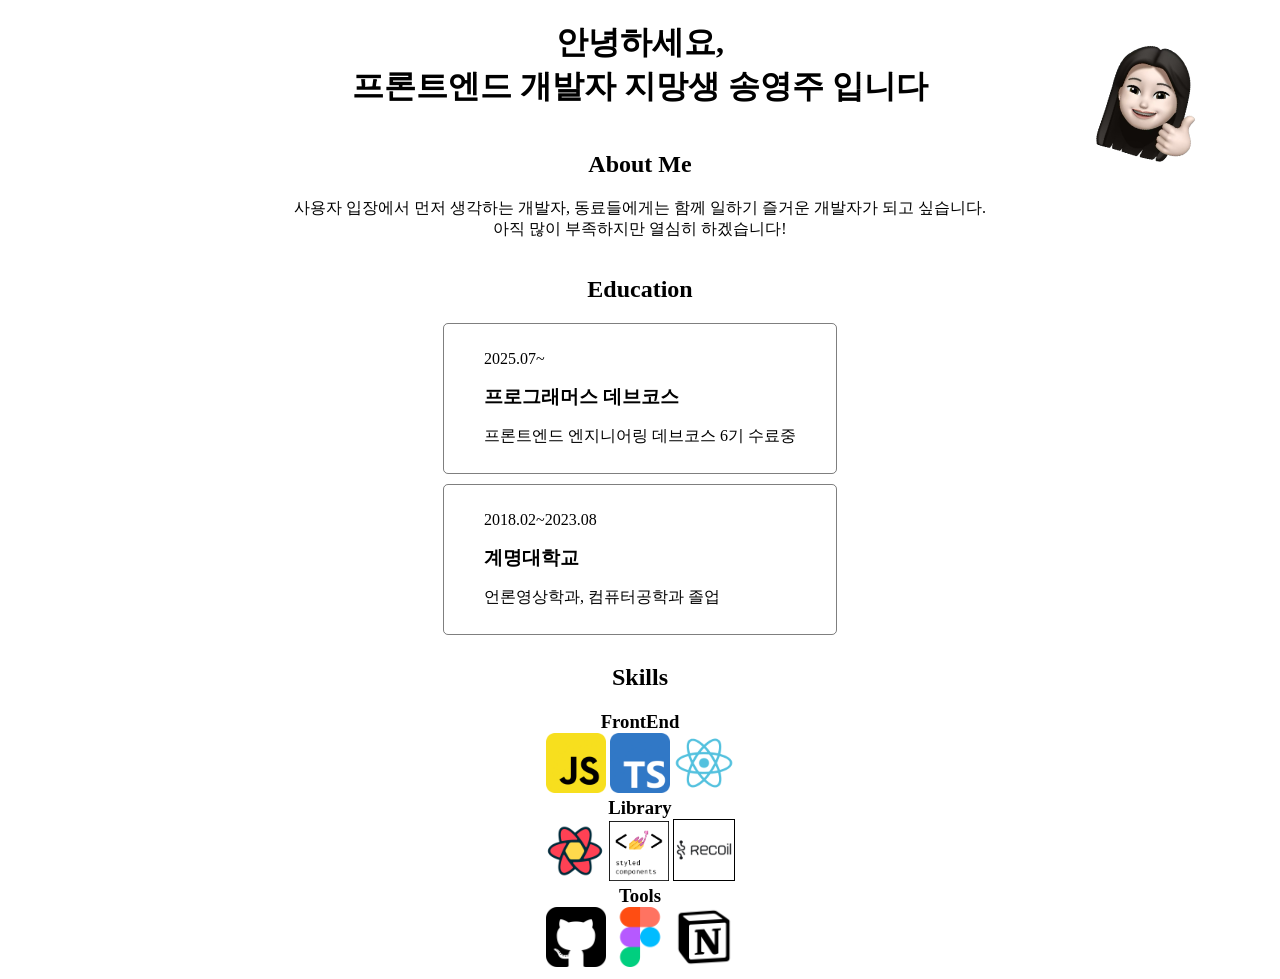
==== main.html @ bb1fdf6e "index.html ↔ main.html 이름 수정" ====
<!DOCTYPE html>
<html lang="ko">
  <head>
    <meta charset="UTF-8" />
    <meta name="viewport" content="width=device-width, initial-scale=1.0" />
    <title>송영주의 포트폴리오</title>
    <style>
      ul,
      h3 {
        margin: 0;
        padding: 0;
      }

      li {
        list-style-type: none;
      }

      header {
        text-align: center;
      }

      .profile-area {
        display: flex;
        flex-direction: column;
        align-items: center;
        text-align: center;
      }
      .profile-image {
        width: 150px;
        position: absolute;
        top: 30px;
        right: 50px;
        transform: rotate(20deg);
      }

      .education-card {
        border: 1px solid rgba(0, 0, 0, 0.5);
        border-radius: 5px;
        padding: 10px 40px 10px 40px;
        text-align: left;
      }

      .education-card:first-of-type {
        margin-bottom: 10px;
      }

      .skill-icons img {
        width: 60px;
      }
    </style>
  </head>
  <body>
    <div>
      <header>
        <h1>
          안녕하세요, <br />
          프론트엔드 개발자 지망생 송영주 입니다
        </h1>
        <img
          class="profile-image"
          src="./img/profile.png"
          alt="송영주의 미모티콘"
        />
      </header>
      <div class="profile-area">
        <div class="about">
          <h2>About Me</h2>
          <p>
            사용자 입장에서 먼저 생각하는 개발자, 동료들에게는 함께 일하기
            즐거운 개발자가 되고 싶습니다. <br />아직 많이 부족하지만 열심히
            하겠습니다!
          </p>
        </div>
        <div class="education">
          <h2>Education</h2>
          <ul>
            <li>
              <div class="education-card">
                <p>2025.07~</p>
                <h3>프로그래머스 데브코스</h3>
                <p>프론트엔드 엔지니어링 데브코스 6기 수료중</p>
              </div>
            </li>
            <li>
              <div class="education-card">
                <p>2018.02~2023.08</p>
                <h3>계명대학교</h3>
                <p>언론영상학과, 컴퓨터공학과 졸업</p>
              </div>
            </li>
          </ul>
        </div>
        <div class="skills">
          <h2>Skills</h2>
          <div class="skill">
            <h3>FrontEnd</h3>
            <div class="skill-icons">
              <img src="./img/js.png" alt="javascript 이미지" />
              <img src="./img/ts.png" alt="typescript 이미지" />
              <img src="./img/react.png" alt="react 이미지" />
            </div>
          </div>
          <div class="skill">
            <h3>Library</h3>
            <div class="skill-icons">
              <img src="./img/react-query.png" alt="react-query 이미지" />
              <img
                src="./img/styled-component.png"
                alt="styled component 이미지"
              />
              <img
                style="border: 1px solid black"
                src="./img/recoil.png"
                alt="recoil 이미지"
              />
            </div>
          </div>
          <div class="skill">
            <h3>Tools</h3>
            <div class="skill-icons">
              <img src="./img/github.png" alt="github 이미지" />
              <img src="./img/figma.png" alt="figma 이미지" />
              <img src="./img/notion.png" alt="notion 이미지" />
            </div>
          </div>
        </div>
      </div>
    </div>
  </body>
</html>
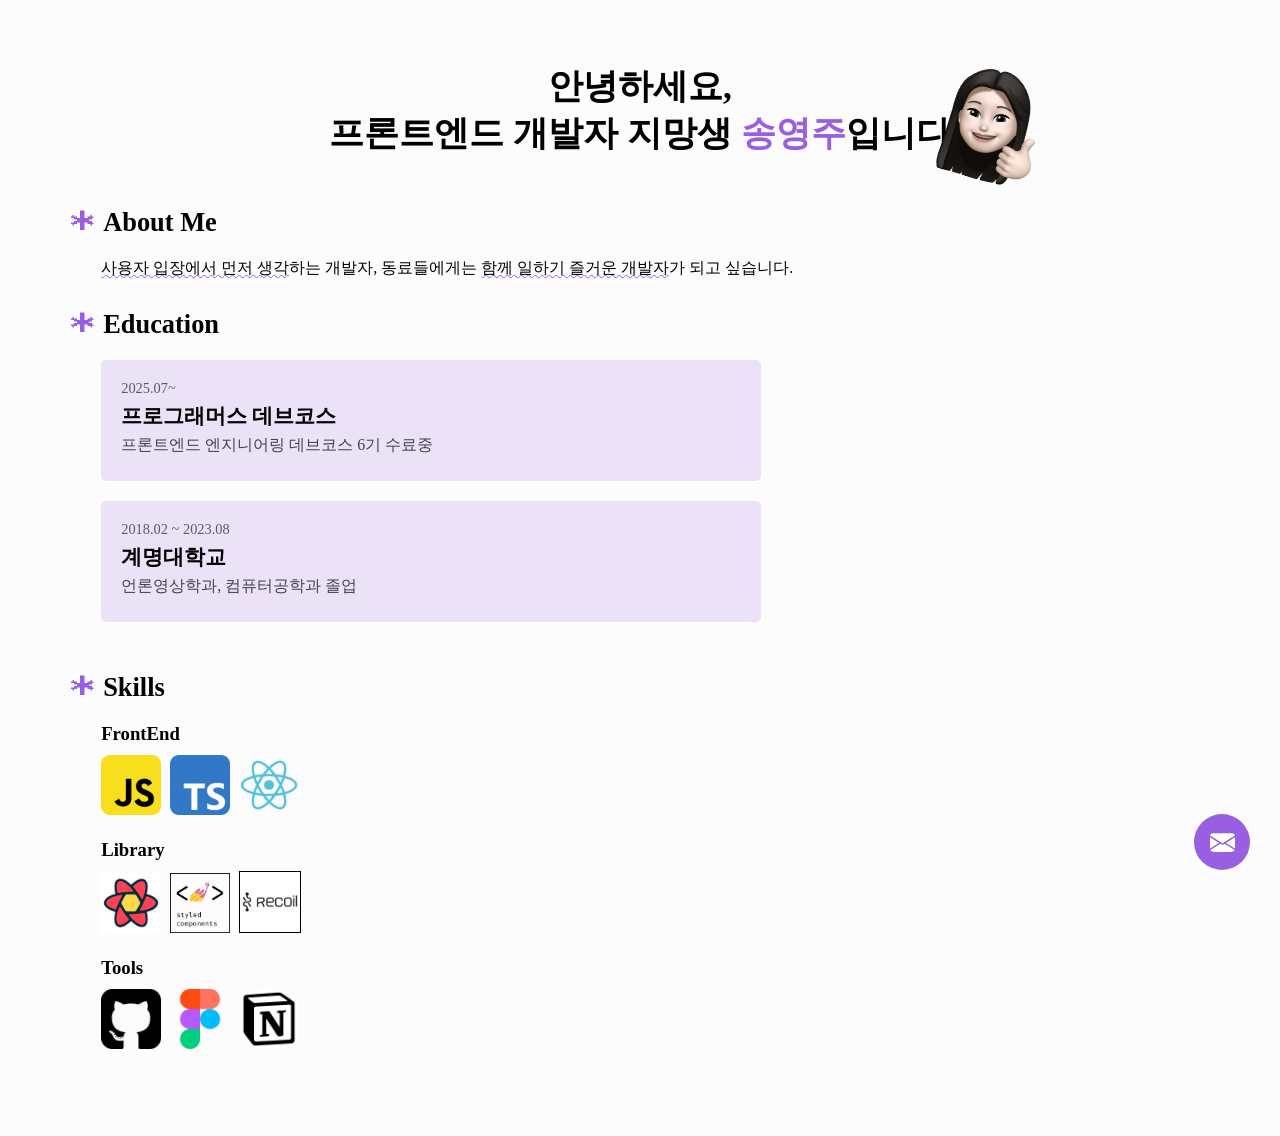
==== commit f5e11cfd: "css 적용" ====
--- a/main.html
+++ b/main.html
@@ -4,57 +4,14 @@
     <meta charset="UTF-8" />
     <meta name="viewport" content="width=device-width, initial-scale=1.0" />
     <title>송영주의 포트폴리오</title>
-    <style>
-      ul,
-      h3 {
-        margin: 0;
-        padding: 0;
-      }
-
-      li {
-        list-style-type: none;
-      }
-
-      header {
-        text-align: center;
-      }
-
-      .profile-area {
-        display: flex;
-        flex-direction: column;
-        align-items: center;
-        text-align: center;
-      }
-      .profile-image {
-        width: 150px;
-        position: absolute;
-        top: 30px;
-        right: 50px;
-        transform: rotate(20deg);
-      }
-
-      .education-card {
-        border: 1px solid rgba(0, 0, 0, 0.5);
-        border-radius: 5px;
-        padding: 10px 40px 10px 40px;
-        text-align: left;
-      }
-
-      .education-card:first-of-type {
-        margin-bottom: 10px;
-      }
-
-      .skill-icons img {
-        width: 60px;
-      }
-    </style>
+    <link rel="stylesheet" href="style.css" />
   </head>
   <body>
-    <div>
+    <div class="wrap">
       <header>
         <h1>
           안녕하세요, <br />
-          프론트엔드 개발자 지망생 송영주 입니다
+          프론트엔드 개발자 지망생 <span>송영주</span>입니다
         </h1>
         <img
           class="profile-image"
@@ -63,68 +20,93 @@
         />
       </header>
       <div class="profile-area">
-        <div class="about">
-          <h2>About Me</h2>
-          <p>
-            사용자 입장에서 먼저 생각하는 개발자, 동료들에게는 함께 일하기
-            즐거운 개발자가 되고 싶습니다. <br />아직 많이 부족하지만 열심히
-            하겠습니다!
-          </p>
+        <div class="category">
+          <div class="category-title">
+            <h2>About Me</h2>
+          </div>
+          <div class="category-content">
+            <p>
+              <span class="highlight">사용자 입장에서 먼저 생각</span>하는
+              개발자, 동료들에게는
+              <span class="highlight">함께 일하기 즐거운 개발자</span>가 되고
+              싶습니다.
+            </p>
+          </div>
         </div>
-        <div class="education">
-          <h2>Education</h2>
-          <ul>
-            <li>
-              <div class="education-card">
-                <p>2025.07~</p>
-                <h3>프로그래머스 데브코스</h3>
-                <p>프론트엔드 엔지니어링 데브코스 6기 수료중</p>
-              </div>
-            </li>
-            <li>
-              <div class="education-card">
-                <p>2018.02~2023.08</p>
-                <h3>계명대학교</h3>
-                <p>언론영상학과, 컴퓨터공학과 졸업</p>
-              </div>
-            </li>
-          </ul>
+        <div class="category">
+          <div class="category-title">
+            <h2>Education</h2>
+          </div>
+          <div class="category-content">
+            <ul class="education-list">
+              <li>
+                <div class="education-card">
+                  <p>2025.07~</p>
+                  <h3>프로그래머스 데브코스</h3>
+                  <p>프론트엔드 엔지니어링 데브코스 6기 수료중</p>
+                </div>
+              </li>
+              <li>
+                <div class="education-card">
+                  <p>2018.02 ~ 2023.08</p>
+                  <h3>계명대학교</h3>
+                  <p>언론영상학과, 컴퓨터공학과 졸업</p>
+                </div>
+              </li>
+            </ul>
+          </div>
         </div>
-        <div class="skills">
-          <h2>Skills</h2>
-          <div class="skill">
-            <h3>FrontEnd</h3>
-            <div class="skill-icons">
+        <div lass="category">
+          <div class="category-title">
+            <h2>Skills</h2>
+          </div>
+          <div class="category-content">
+            <div class="skills">
+              <h3>FrontEnd</h3>
               <img src="./img/js.png" alt="javascript 이미지" />
               <img src="./img/ts.png" alt="typescript 이미지" />
               <img src="./img/react.png" alt="react 이미지" />
             </div>
-          </div>
-          <div class="skill">
-            <h3>Library</h3>
-            <div class="skill-icons">
-              <img src="./img/react-query.png" alt="react-query 이미지" />
-              <img
-                src="./img/styled-component.png"
-                alt="styled component 이미지"
-              />
-              <img
-                style="border: 1px solid black"
-                src="./img/recoil.png"
-                alt="recoil 이미지"
-              />
+            <div class="skills">
+              <h3>Library</h3>
+              <div class="skill-icons">
+                <img src="./img/react-query.png" alt="react-query 이미지" />
+                <img
+                  src="./img/styled-component.png"
+                  alt="styled component 이미지"
+                />
+                <img
+                  style="border: 1px solid black"
+                  src="./img/recoil.png"
+                  alt="recoil 이미지"
+                />
+              </div>
             </div>
-          </div>
-          <div class="skill">
-            <h3>Tools</h3>
-            <div class="skill-icons">
-              <img src="./img/github.png" alt="github 이미지" />
-              <img src="./img/figma.png" alt="figma 이미지" />
-              <img src="./img/notion.png" alt="notion 이미지" />
+            <div class="skills">
+              <h3>Tools</h3>
+              <div class="skill-icons">
+                <img src="./img/github.png" alt="github 이미지" />
+                <img src="./img/figma.png" alt="figma 이미지" />
+                <img src="./img/notion.png" alt="notion 이미지" />
+              </div>
             </div>
           </div>
         </div>
       </div>
+      <div class="contact-btn">
+        <svg
+          xmlns="http://www.w3.org/2000/svg"
+          width="25"
+          height="25"
+          fill="currentColor"
+          class="bi bi-envelope-fill"
+          viewBox="0 0 16 16"
+        >
+          <path
+            d="M.05 3.555A2 2 0 0 1 2 2h12a2 2 0 0 1 1.95 1.555L8 8.414zM0 4.697v7.104l5.803-3.558zM6.761 8.83l-6.57 4.027A2 2 0 0 0 2 14h12a2 2 0 0 0 1.808-1.144l-6.57-4.027L8 9.586zm3.436-.586L16 11.801V4.697z"
+          />
+        </svg>
+      </div>
     </div>
   </body>
 </html>
--- a/style.css
+++ b/style.css
@@ -0,0 +1,150 @@
+:root {
+  --background-color: #fcfcfc;
+  --card-background-color: #ebe2f7;
+  --accent-color: #985fe2;
+}
+
+html {
+  background-color: var(--background-color);
+}
+
+ul,
+h1,
+h2,
+h3,
+p {
+  margin: 0;
+  padding: 0;
+}
+
+li {
+  list-style-type: none;
+}
+
+.wrap {
+  margin: 5%;
+}
+
+header {
+  position: relative;
+  text-align: center;
+  width: 800px;
+  margin: auto;
+  margin-bottom: 50px;
+}
+
+header h1 {
+  font-size: 2.2rem;
+}
+
+header h1 span {
+  color: var(--accent-color);
+}
+
+.highlight {
+  text-decoration: underline wavy 1px var(--accent-color);
+}
+
+.profile-image {
+  width: 150px;
+  position: absolute;
+  top: -10px;
+  right: -30px;
+  transform: rotate(20deg);
+}
+
+.profile-area {
+  display: flex;
+  flex-direction: column;
+}
+
+.category {
+  width: 100%;
+  display: flex;
+  flex-direction: column;
+  margin-bottom: 30px;
+}
+
+.category-line {
+  width: 6px;
+  background-color: black;
+  margin-right: 15px;
+}
+
+.category-title {
+  display: flex;
+  align-items: center;
+  margin-bottom: 20px;
+  width: 100%;
+  font-size: 1.1rem;
+}
+
+.category-title::before {
+  content: "✱";
+  color: var(--accent-color);
+  font-size: 1.5rem;
+  margin-right: 0.5rem;
+}
+
+.category-content {
+  margin-left: 30px;
+}
+
+.education-list {
+}
+
+.education-card {
+  width: 40rem;
+  border-radius: 5px;
+  padding-top: 20px;
+  padding-bottom: 20px;
+  padding-left: 20px;
+  text-align: left;
+  margin-bottom: 20px;
+  background-color: var(--card-background-color);
+}
+
+.education-card * {
+  margin-bottom: 5px;
+}
+
+.education-card p:first-child {
+  opacity: 0.6;
+  font-size: 0.9rem;
+}
+
+.education-card p:last-child {
+  opacity: 0.7;
+}
+
+.education-card h3 {
+  font-size: 1.3rem;
+}
+
+.skills {
+  margin-bottom: 20px;
+}
+
+.skills h3 {
+  margin-bottom: 10px;
+}
+
+.skills img {
+  width: 60px;
+  margin-right: 5px;
+}
+
+.contact-btn {
+  display: flex;
+  justify-content: center;
+  align-items: center;
+  position: fixed;
+  bottom: 30px;
+  right: 30px;
+  width: 3.5rem;
+  height: 3.5rem;
+  background-color: var(--accent-color);
+  color: white;
+  border-radius: 50%;
+  cursor: pointer;
+}
